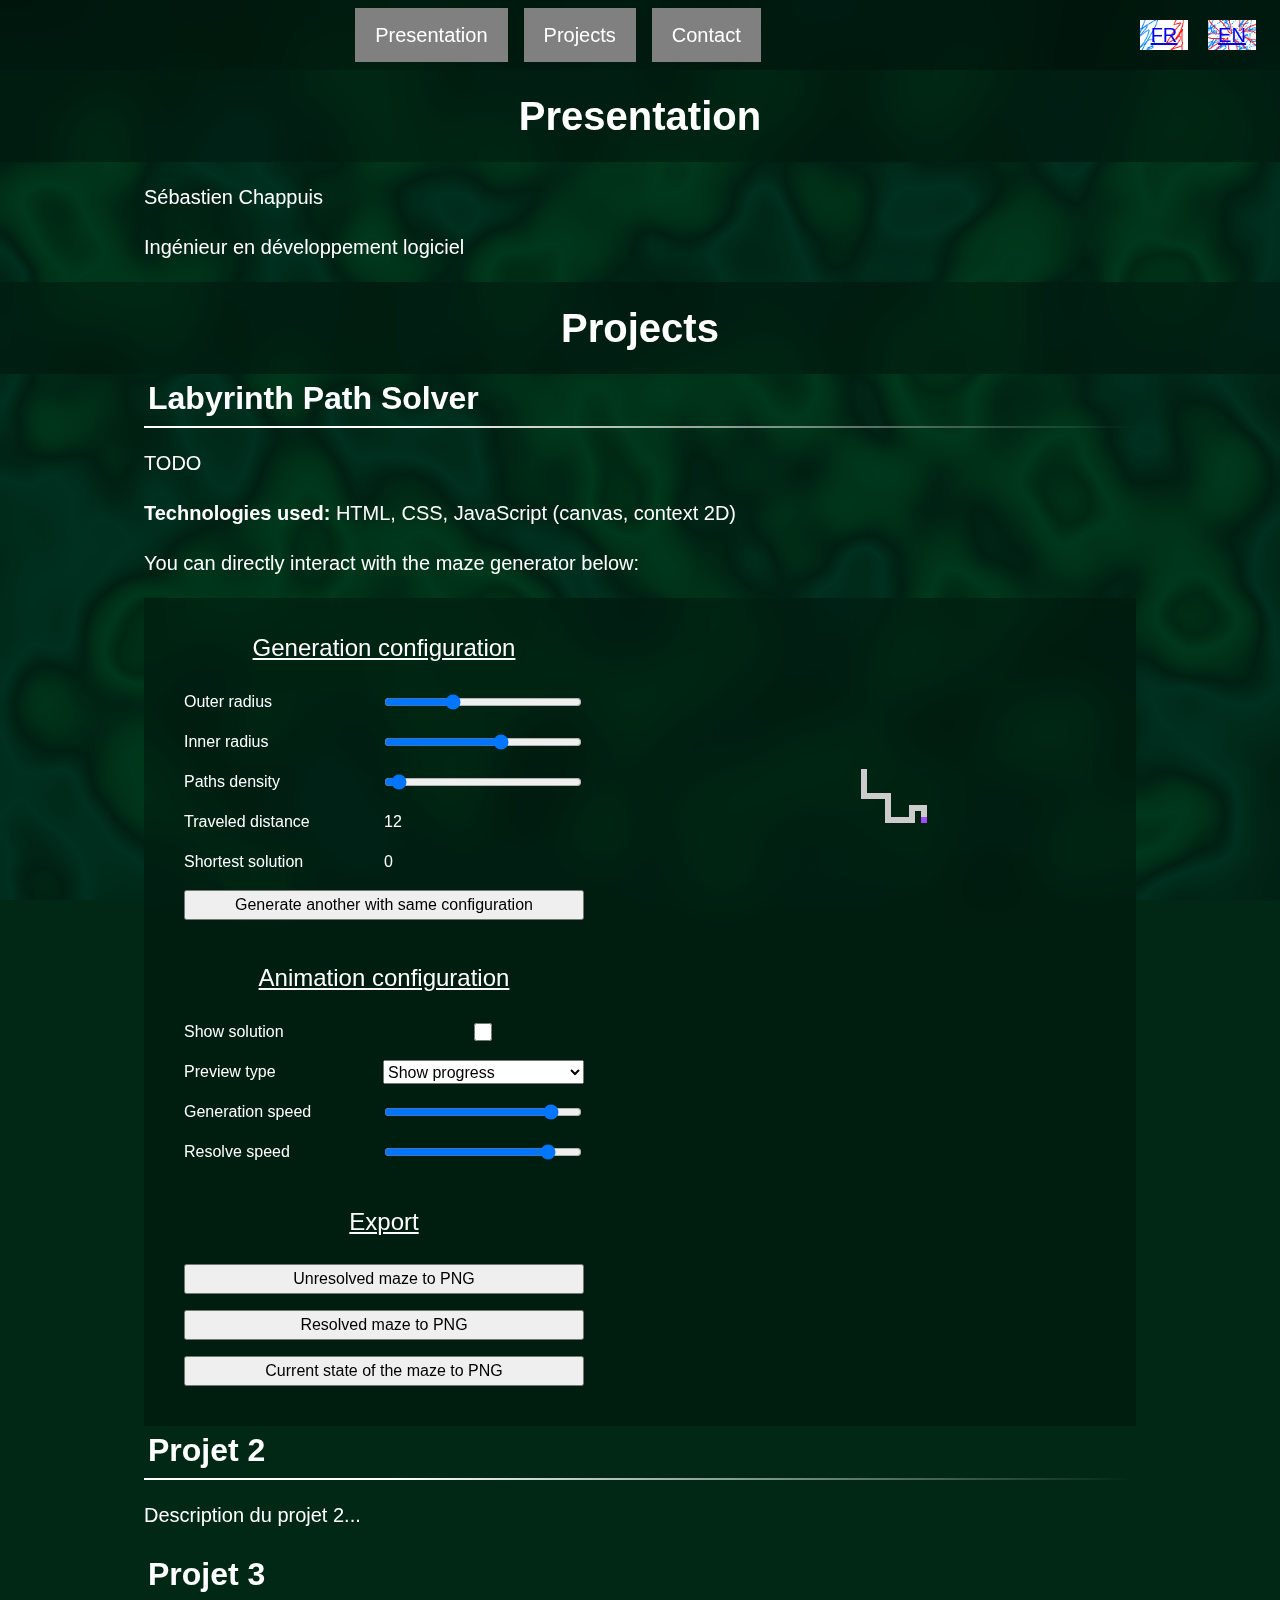
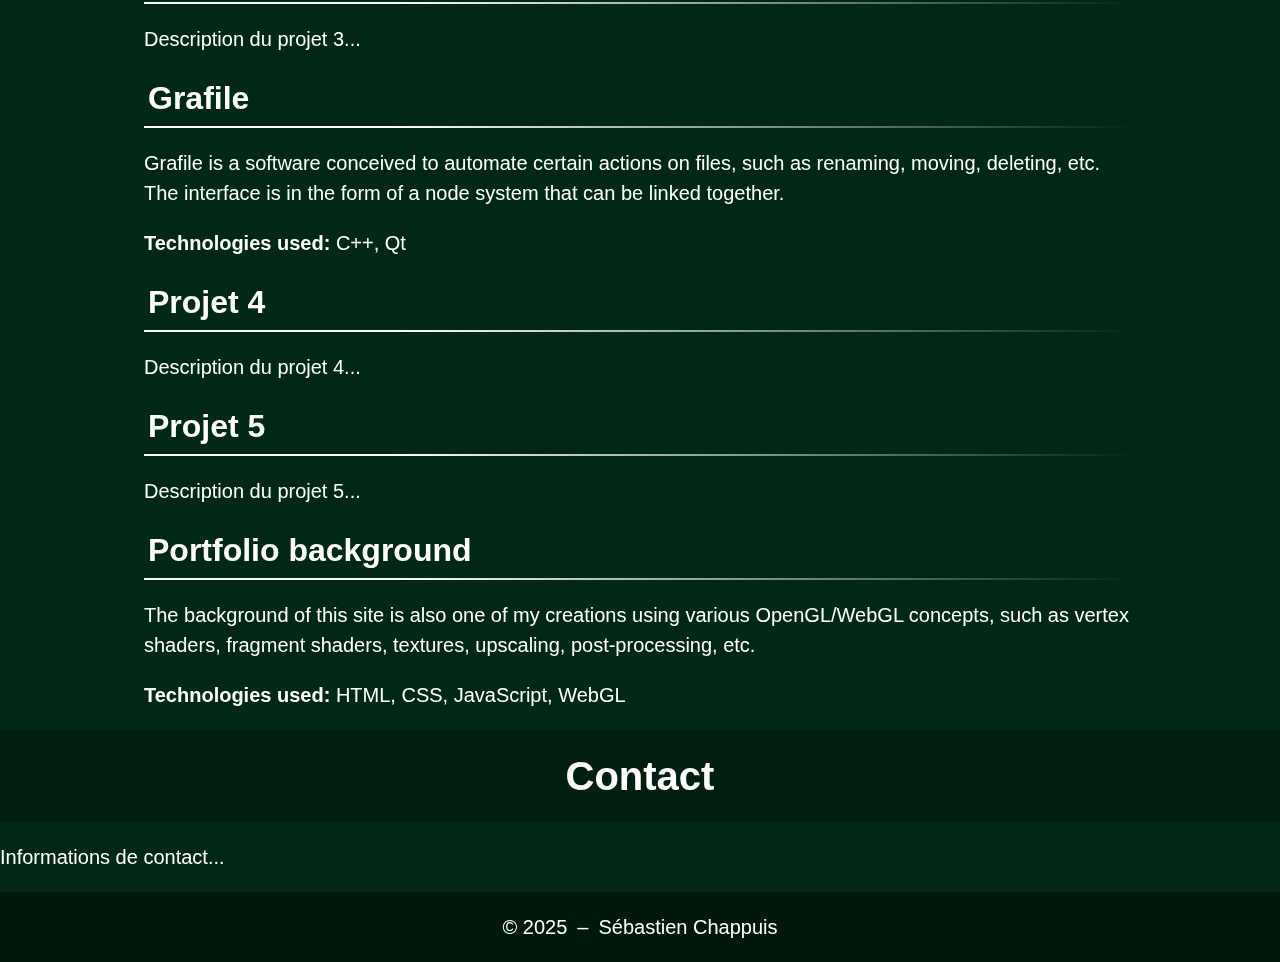
==== en/index.html @ a9c15e86 "feat: added lot of stuff" ====
<!DOCTYPE html>
<html lang="en">
<head>
    <meta charset="UTF-8">
    <meta http-equiv="X-UA-Compatible" content="IE=edge">
    <meta name="viewport" content="width=device-width, initial-scale=1.0">
    <title>Portfolio</title>
    <link rel="stylesheet" href="/style.css">
    <link rel="stylesheet" href="/lps.css">
</head>
<body>
    <header>
        <nav>
            <ul>
                <li><a href="#presentation">Presentation</a></li>
                <li><a href="#projects">Projects</a></li>
                <li><a href="#contact">Contact</a></li>
            </ul>
        </nav>
        <ul class="lang-switch">
            <li><a id="lang-fr" href="/">FR</a></li>
            <li><a id="lang-en" href="/en/">EN</a></li>
        </ul>
    </header>
    <main>
        <h1>Portfolio</h1>
        <section>
            <h2 id="presentation"><span class="limit-width">Presentation</span></h2>
            <div class="limit-width">
                <p>Sébastien Chappuis</p>
                <p>Ingénieur en développement logiciel</p>
            </div>
        </section>
        <section>
            <h2 id="projects"><span class="limit-width">Projects</span></h2>
            <article class="limit-width">
                <h3>Labyrinth Path Solver</h3>
                <p>TODO</p>
                <p><strong>Technologies used:</strong> HTML, CSS, JavaScript (canvas, context 2D)</p>
                <p>You can directly interact with the maze generator below:</p>
<!-- LPS -->
<div id="lps">
<div id="lps-ui">
    <div class="lps-input-header lps-no-top-margin">
        <label>Generation configuration</label>
    </div>
    <div class="lps-input-row">
        <label for="lps-input-radius">Outer radius</label>
        <input id="lps-input-radius" type="range" value="20" min="5" max="50">
    </div>
    <div class="lps-input-row">
        <label for="lps-input-inner-radius">Inner radius</label>
        <input id="lps-input-inner-radius" type="range" value="30" min="0" max="50">
    </div>
    <div class="lps-input-row">
        <label for="lps-input-paths-density">Paths density</label>
        <input id="lps-input-paths-density" type="range" value="2" min="0" max="50">
    </div>
    <div class="lps-input-row">
        <label>Traveled distance</label>
        <label id="lps-path-length-traveled">0</label>
    </div>
    <div class="lps-input-row">
        <label>Shortest solution</label>
        <label id="lps-shortest-resolve-distance">0</label>
    </div>
    
    <div class="lps-input-row">
        <button id="lps-button-regenerate">Generate another with same configuration</button>
    </div>
    
    <!-- Animation -->
    <div class="lps-input-header">
        <label>Animation configuration</label>
    </div>
    
    <div class="lps-input-row">
        <label for="lps-input-show-solution">Show solution</label>
        <input id="lps-input-show-solution" type="checkbox">
    </div>
    
    <div class="lps-input-row">
        <label for="lps-input-preview-type">Preview type</label>
        <select id="lps-input-preview-type">
            <option value="show-progress">Show progress</option>
            <option value="instant">Instant</option>
        </select>
    </div>
    
    <div class="lps-input-row">
        <label for="input-generation-speed">Generation speed</label>
        <!-- max = JS const ANIMATION_SPEED lenght -->
        <input id="lps-input-generation-speed" type="range" value="7" min="0" max="8">
    </div>
    <div class="lps-input-row">
        <label for="lps-input-resolve-speed">Resolve speed</label>
        <!-- max = JS const ANIMATION_SPEED lenght (removing the index 8 to exclude "instant resolve") -->
        <input id="lps-input-resolve-speed" type="range" value="6" min="0" max="7">
    </div>
    
    <!-- Export -->
    <!-- Link used for download https://stackoverflow.com/questions/10673122/how-to-save-canvas-as-an-image-with-canvas-todataurl -->
    <a id="lps-link" class="lps-hidden"></a>
    
    <div class="lps-input-header">
        <label>Export</label>
    </div>
    <div class="lps-input-row">
        <button id="lps-export-unresolved-png">Unresolved maze to PNG</button>
    </div>
    <div class="lps-input-row">
        <button id="lps-export-resolved-png">Resolved maze to PNG</button>
    </div>
    <div class="lps-input-row">
        <button id="lps-export-unfinished-png">Current state of the maze to PNG</button>
    </div>
</div>
<div id="lps-canvas-wrapper">
    <canvas id="lps-canvas"></canvas>
</div>
</div>
<!-- LPS_END -->
            </article>
            <article class="limit-width">
                <h3>Projet 2</h3>
                <p>Description du projet 2...</p>
            </article>
            <article class="limit-width">
                <h3>Projet 3</h3>
                <p>Description du projet 3...</p>
            </article>
            <article class="limit-width">
                <h3>Grafile</h3>
                <p>Grafile is a software conceived to automate certain actions on files, such as renaming, moving, deleting, etc. The interface is in the form of a node system that can be linked together.</p>
                <p><strong>Technologies used:</strong> C++, Qt</p>
            </article>
            <article class="limit-width">
                <h3>Projet 4</h3>
                <p>Description du projet 4...</p>
            </article>
            <article class="limit-width">
                <h3>Projet 5</h3>
                <p>Description du projet 5...</p>
            </article>
            <article class="limit-width">
                <h3>Portfolio background</h3>
                <p>The background of this site is also one of my creations using various OpenGL/WebGL concepts, such as vertex shaders, fragment shaders, textures, upscaling, post-processing, etc.</p>
                <p><strong>Technologies used:</strong> HTML, CSS, JavaScript, WebGL</p>
            </article>
        </section>
        <section>
            <h2 id="contact"><span class="limit-width">Contact</span></h2>
            <p>Informations de contact...</p>
        </section>
    </main>
    <footer>
        <p>&copy; 2025&ensp;&ndash;&ensp;Sébastien Chappuis</p>
    </footer>
    <script src="/background.js"></script>
    <script src="/lps.js"></script>
</body>
</html>
---- style.css ----
* {
    box-sizing: border-box;
}

html {
    height: 100%;
    scroll-behavior: smooth;
}

body {
    display: flex;
    flex-direction: column;
    align-items: center;
    min-height: 100%;
    margin: 0;
    color: white;
    background: #002814;
    font: 1.25rem/1.5 -apple-system, BlinkMacSystemFont, "Segoe UI", Roboto, Helvetica,
    Arial, sans-serif, "Apple Color Emoji", "Segoe UI Emoji", "Segoe UI Symbol";
}

header, footer {
    display: flex;
    justify-content: center;
    align-items: center;
    width: 100%;
    background: rgba(0, 0, 0, .375);
    backdrop-filter: blur(2rem);
}

nav {
    flex: 1;
}

nav ul {
    display: flex;
    justify-content: center;
    height: 100%;
}

nav li {
    display: flex;
}

nav a {
    margin: .5rem;
    padding: .75rem 1.25rem;
    color: white;
    background: gray;
    text-decoration: none;
}
nav a:hover {
    text-decoration: underline;
}

.lang-switch {
    display: flex;
    justify-content: space-between;
    min-width: 7.25rem;
    margin: 1rem 1.5rem;
}

.lang-switch li {
    display: flex;
    background: gray;
}

.lang-switch a {
    display: flex;
    justify-content: center;
    align-items: center;
    min-width: 3rem;
    background: center / contain no-repeat;
}

#lang-fr {
    background-image: url('/img/flag-fr.png');
}

#lang-en {
    background-image: url('/img/flag-en.png');
}

main {
    flex: 1;
    width: 100%;
}



.limit-width {
    display: block;
    max-width: 64rem;
    margin: 0 auto;
    padding: 0 1rem;
}




ul {
    list-style-type: none;
    padding: 0;
    margin: 0;
}

h1 {
    display: none;
}

h2 {
    margin: 0;
    padding: 1rem 0;
    background: rgba(0, 0, 0, .25);
    backdrop-filter: blur(1.5rem);
    font-size: 2.5rem;
    font-weight: 600;
    text-align: center;
}

h3 {
    margin: 0 0 0 .25rem;
    font-size: 2rem;
    font-weight: 600;
}
h3::after {
    content: "";
    display: block;
    width: calc(100% + .25rem);
    height: .125rem;
    margin: 0.25rem 0 .25rem -.25rem;
    background: linear-gradient(90deg, currentColor 25%, transparent 100%);
}

.background {
    position: fixed;
    top: 0;
    left: 0;
    z-index: -1;
    width: 100%;
    height: 100%;
    transition: opacity .5s ease-in-out;
    opacity: 0;
}

@media screen and (max-width: 720px) {
    html {
        font-size: .75rem;
    }
}
---- lps.css ----
#lps {
    display: flex;
    padding: 1rem;
    background: rgba(0,0,0,.25);
    backdrop-filter: blur(1.5rem);
    font-size: 1rem;
}

#lps-ui {
    min-width: 28rem;
    padding: 1rem;
}

.lps-input-header {
    display: flex;
    align-items: center;
    justify-content: center;
    margin: 2rem 0 1rem;
    text-decoration: underline;
    font-size: 1.5rem;
}

.lps-input-row {
    display: flex;
    padding: .5rem;
}

.lps-input-row label {
    flex: 1;
}

.lps-input-row input,
.lps-input-row button,
.lps-input-row select {
    flex: 1;
    width: 100%;
    font: inherit;
}

#lps-canvas-wrapper {
    position: relative;
    display: flex;
    justify-content: center;
    align-items: center;
    flex: 1;
}

#lps-canvas {
    position: absolute;
    image-rendering: pixelated;
}

.lps-hidden {
    display: none;
}

.lps-no-top-margin {
    margin-top: 0;
}

@media screen and (max-width: 720px) {
    #lps {
        flex-direction: column;
    }
    
    #lps-ui {
        min-width: initial;
    }
    
    #lps-canvas-wrapper {
        min-height: 24rem;
    }
    
    #lps-canvas {
        position: initial;
    }
}
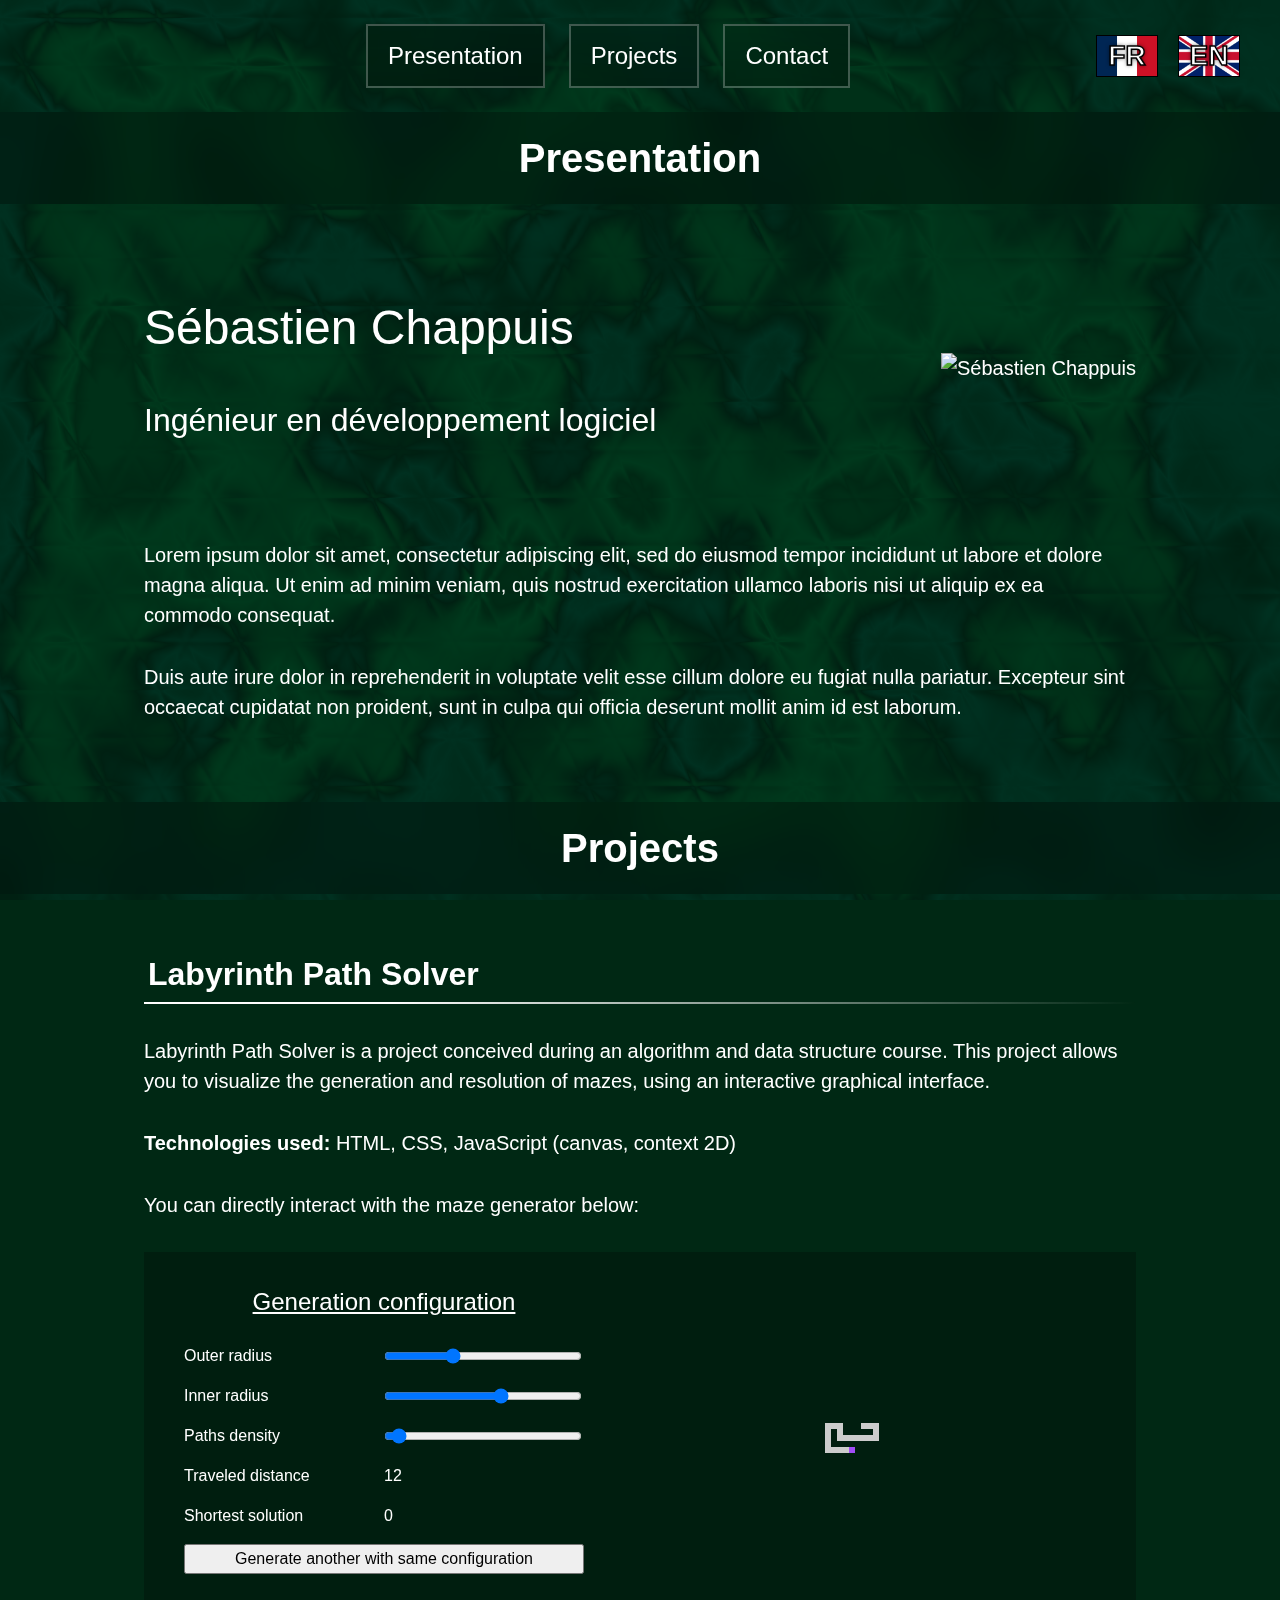
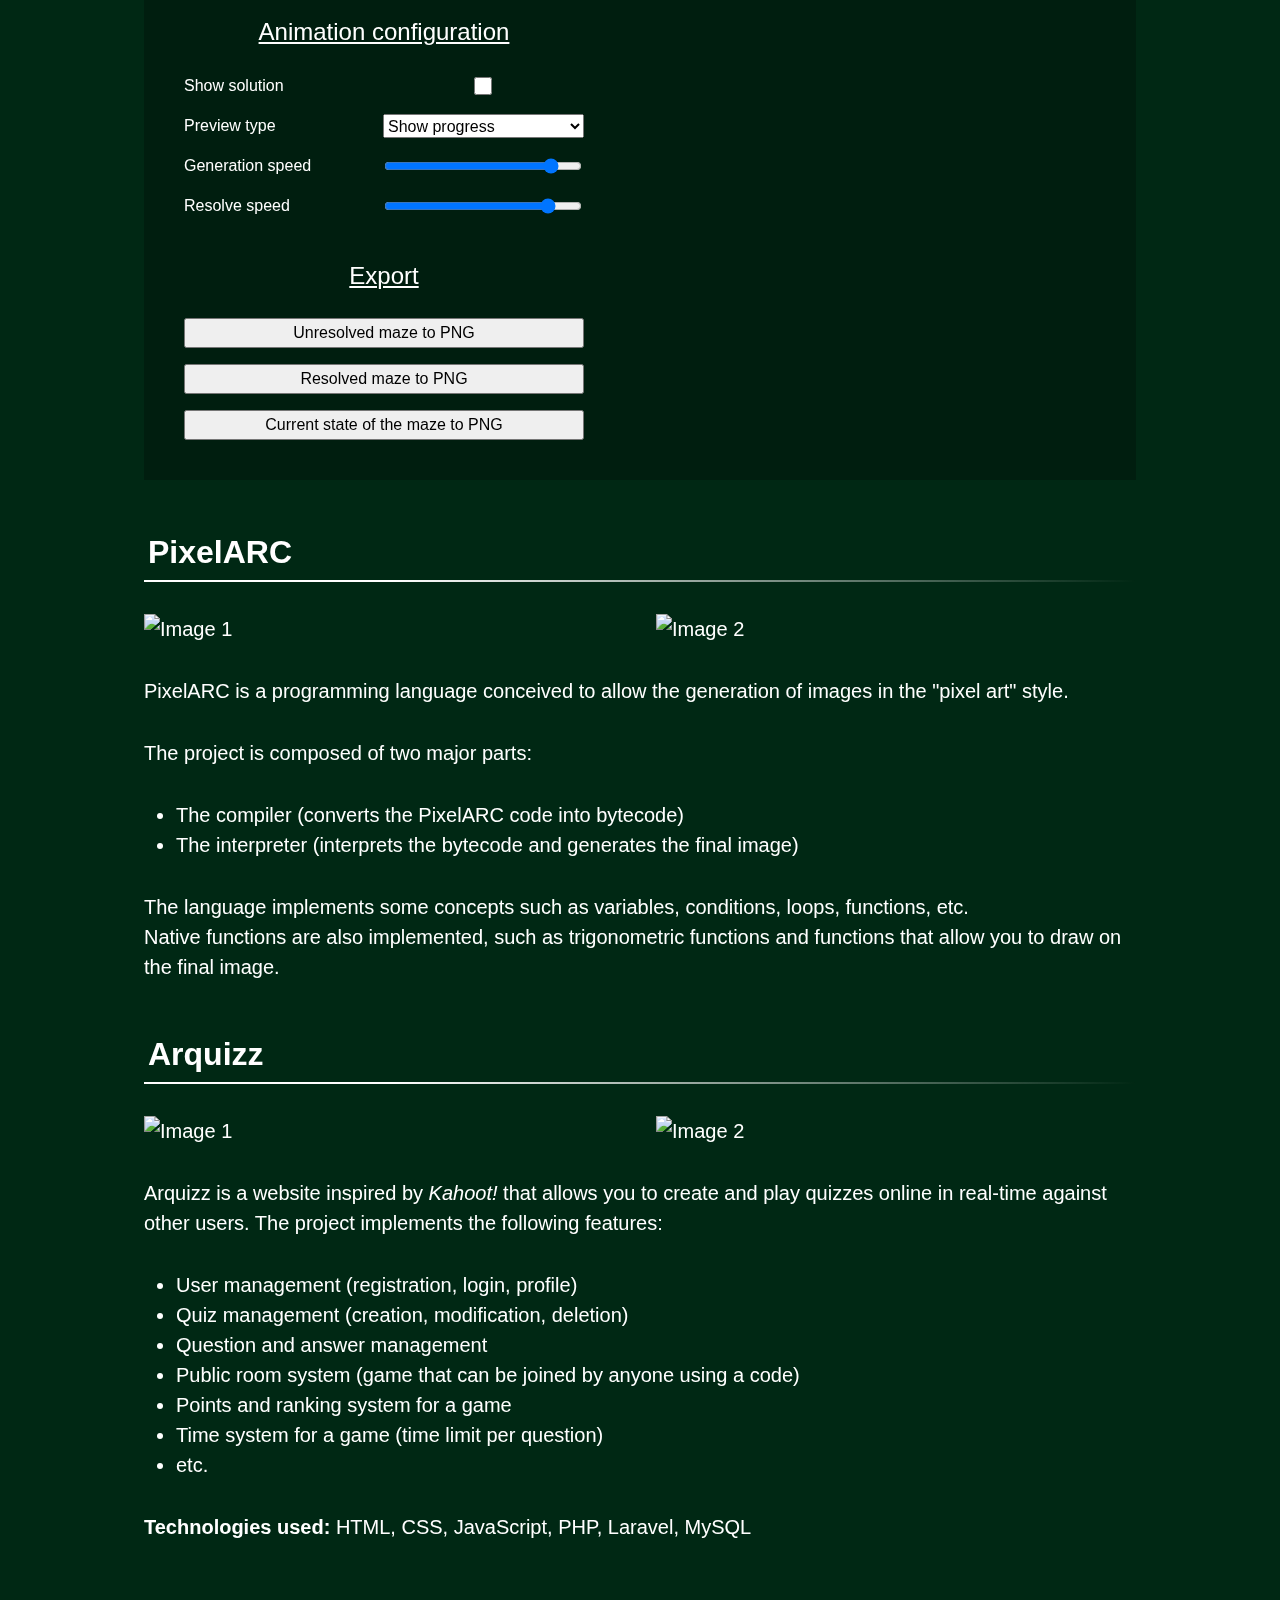
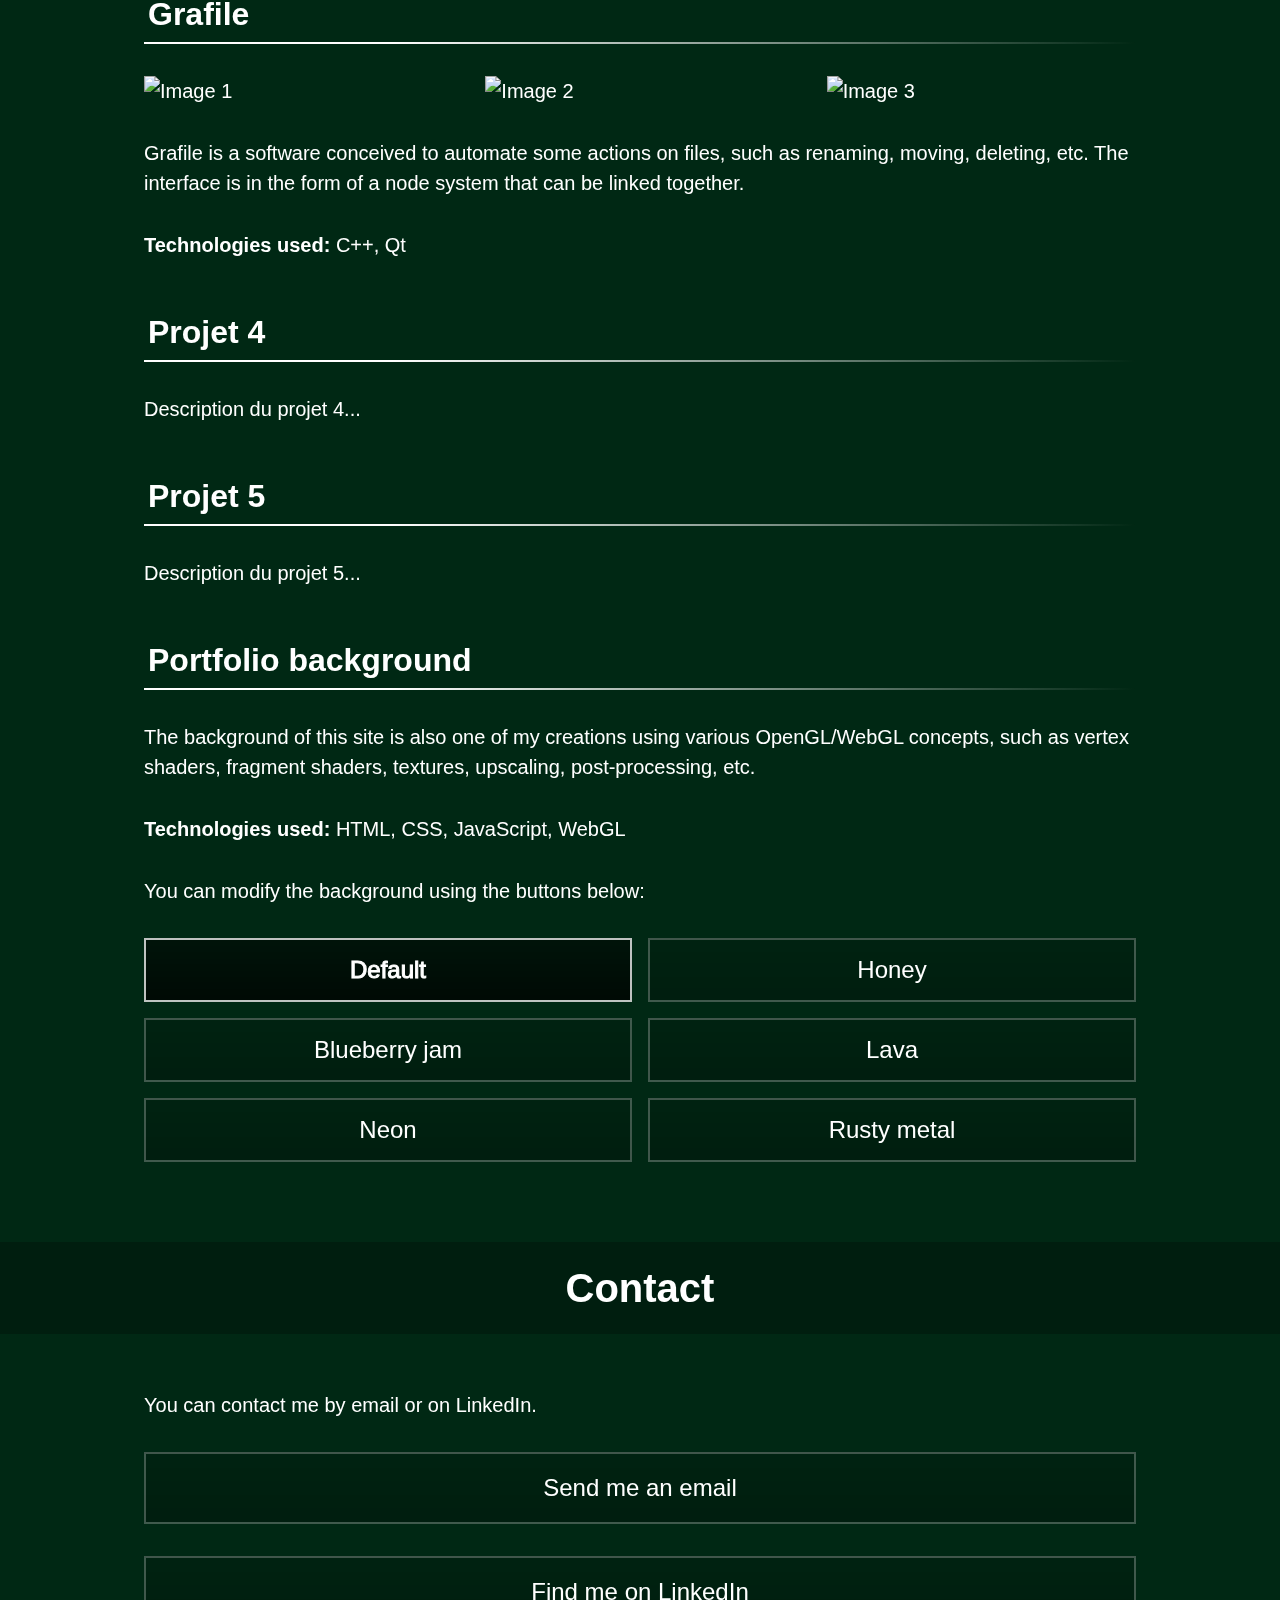
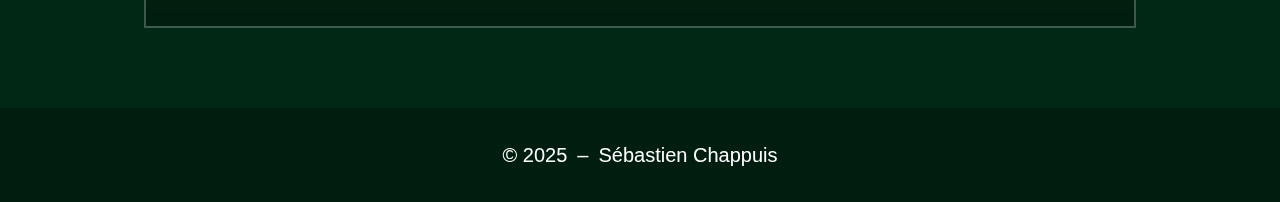
==== commit 8d602160: "feat: added most of the content" ====
--- a/en/index.html
+++ b/en/index.html
@@ -12,9 +12,9 @@
     <header>
         <nav>
             <ul>
-                <li><a href="#presentation">Presentation</a></li>
-                <li><a href="#projects">Projects</a></li>
-                <li><a href="#contact">Contact</a></li>
+                <li><a class="btn" href="#presentation">Presentation</a></li>
+                <li><a class="btn" href="#projects">Projects</a></li>
+                <li><a class="btn" href="#contact">Contact</a></li>
             </ul>
         </nav>
         <ul class="lang-switch">
@@ -25,17 +25,26 @@
     <main>
         <h1>Portfolio</h1>
         <section>
-            <h2 id="presentation"><span class="limit-width">Presentation</span></h2>
+            <h2 id="presentation" class="no-top-margin"><span class="limit-width">Presentation</span></h2>
             <div class="limit-width">
-                <p>Sébastien Chappuis</p>
-                <p>Ingénieur en développement logiciel</p>
+                <div class="presentation-wrapper">
+                    <div class="presentation-text">
+                        <p class="presentation-name">Sébastien Chappuis</p>
+                        <p class="presentation-role">Ingénieur en développement logiciel</p>
+                    </div>
+                    <div class="presentation-picture">
+                        <img src="https://placehold.co/400x400/gray/white?text=Me" alt="Sébastien Chappuis">
+                    </div>
+                </div>
+                <p>Lorem ipsum dolor sit amet, consectetur adipiscing elit, sed do eiusmod tempor incididunt ut labore et dolore magna aliqua. Ut enim ad minim veniam, quis nostrud exercitation ullamco laboris nisi ut aliquip ex ea commodo consequat.</p>
+                <p>Duis aute irure dolor in reprehenderit in voluptate velit esse cillum dolore eu fugiat nulla pariatur. Excepteur sint occaecat cupidatat non proident, sunt in culpa qui officia deserunt mollit anim id est laborum.</p>
             </div>
         </section>
         <section>
             <h2 id="projects"><span class="limit-width">Projects</span></h2>
             <article class="limit-width">
                 <h3>Labyrinth Path Solver</h3>
-                <p>TODO</p>
+                <p>Labyrinth Path Solver is a project conceived during an algorithm and data structure course. This project allows you to visualize the generation and resolution of mazes, using an interactive graphical interface.</p>
                 <p><strong>Technologies used:</strong> HTML, CSS, JavaScript (canvas, context 2D)</p>
                 <p>You can directly interact with the maze generator below:</p>
 <!-- LPS -->
@@ -122,16 +131,45 @@
 <!-- LPS_END -->
             </article>
             <article class="limit-width">
-                <h3>Projet 2</h3>
-                <p>Description du projet 2...</p>
-            </article>
-            <article class="limit-width">
-                <h3>Projet 3</h3>
-                <p>Description du projet 3...</p>
+                <h3>PixelARC</h3>
+                <div class="screenshot-row">
+                    <img src="https://placehold.co/600x400/orange/white?text=Image+1" alt="Image 1">
+                    <img src="https://placehold.co/600x400/skyblue/white?text=Image+2" alt="Image 2">
+                </div>
+                <p>PixelARC is a programming language conceived to allow the generation of images in the "pixel&nbsp;art" style.</p>
+                <p>The project is composed of two major parts:</p>
+                <ul class="list">
+                    <li>The compiler (converts the PixelARC code into bytecode)</li>
+                    <li>The interpreter (interprets the bytecode and generates the final image)</li>
+                </ul>
+                <p>The language implements some concepts such as variables, conditions, loops, functions, etc.<br>Native functions are also implemented, such as trigonometric functions and functions that allow you to draw on the final image.</p>
+            </article>
+            <article class="limit-width">
+                <h3>Arquizz</h3>
+                <div class="screenshot-row">
+                    <img src="https://placehold.co/600x400/orange/white?text=Image+1" alt="Image 1">
+                    <img src="https://placehold.co/600x400/skyblue/white?text=Image+2" alt="Image 2">
+                </div>
+                <p>Arquizz is a website inspired by <i>Kahoot!</i> that allows you to create and play quizzes online in real-time against other users. The project implements the following features:</p>
+                <ul class="list">
+                    <li>User management (registration, login, profile)</li>
+                    <li>Quiz management (creation, modification, deletion)</li>
+                    <li>Question and answer management</li>
+                    <li>Public room system (game that can be joined by anyone using a code)</li>
+                    <li>Points and ranking system for a game</li>
+                    <li>Time system for a game (time limit per question)</li>
+                    <li>etc.</li>
+                </ul>
+                <p><strong>Technologies used:</strong> HTML, CSS, JavaScript, PHP, Laravel, MySQL</p>
             </article>
             <article class="limit-width">
                 <h3>Grafile</h3>
-                <p>Grafile is a software conceived to automate certain actions on files, such as renaming, moving, deleting, etc. The interface is in the form of a node system that can be linked together.</p>
+                <div class="screenshot-row">
+                    <img src="https://placehold.co/600x400/orange/white?text=Image+1" alt="Image 1">
+                    <img src="https://placehold.co/600x400/skyblue/white?text=Image+2" alt="Image 2">
+                    <img src="https://placehold.co/600x400/lime/white?text=Image+3" alt="Image 3">
+                </div>
+                <p>Grafile is a software conceived to automate some actions on files, such as renaming, moving, deleting, etc. The interface is in the form of a node system that can be linked together.</p>
                 <p><strong>Technologies used:</strong> C++, Qt</p>
             </article>
             <article class="limit-width">
@@ -146,11 +184,27 @@
                 <h3>Portfolio background</h3>
                 <p>The background of this site is also one of my creations using various OpenGL/WebGL concepts, such as vertex shaders, fragment shaders, textures, upscaling, post-processing, etc.</p>
                 <p><strong>Technologies used:</strong> HTML, CSS, JavaScript, WebGL</p>
+                <p>You can modify the background using the buttons below:</p>
+                <input id="background-theme" type="hidden" value="0">
+                <div id="background-themes" class="btn-list">
+                    <button class="btn selected">Default</button>
+                    <button class="btn">Honey</button>
+                    <button class="btn">Blueberry jam</button>
+                    <button class="btn">Lava</button>
+                    <button class="btn">Neon</button>
+                    <button class="btn">Rusty metal</button>
+                </div>
             </article>
         </section>
         <section>
             <h2 id="contact"><span class="limit-width">Contact</span></h2>
-            <p>Informations de contact...</p>
+            <article class="limit-width">
+                <p>You can contact me by email or on LinkedIn.</p>
+                <ul class="contact-list">
+                    <li><a id="contact-email" class="btn" href="#">Send me an email</a></li>
+                    <li><a class="btn" href="https://www.linkedin.com/in/sebastien-chappuis/">Find me on LinkedIn</a></li>
+                </ul>
+            </article>
         </section>
     </main>
     <footer>
@@ -158,5 +212,6 @@
     </footer>
     <script src="/background.js"></script>
     <script src="/lps.js"></script>
+    <script src="/email.js"></script>
 </body>
 </html>
--- a/style.css
+++ b/style.css
@@ -1,10 +1,35 @@
+/* ---- Structure ---- */
+
 * {
     box-sizing: border-box;
 }
 
 html {
+    --col-fg: white;
+    --col-bg: black;
+    --col-bg12: rgba(0, 0, 0, .125);
+    --col-bg25: rgba(0, 0, 0, .25);
+    --col-bg50: rgba(0, 0, 0, .5);
+    --col-bg75: rgba(0, 0, 0, .75);
+    --col-fg12: rgba(255, 255, 255, .125);
+    --col-fg25: rgba(255, 255, 255, .25);
+    --col-fg50: rgba(255, 255, 255, .5);
+    --col-fg75: rgba(255, 255, 255, .75);
     height: 100%;
     scroll-behavior: smooth;
+}
+
+html.light {
+    --col-fg: black;
+    --col-bg: white;
+    --col-bg12: rgba(255, 255, 255, .125);
+    --col-bg25: rgba(255, 255, 255, .25);
+    --col-bg50: rgba(255, 255, 255, .5);
+    --col-bg75: rgba(255, 255, 255, .75);
+    --col-fg12: rgba(0, 0, 0, .125);
+    --col-fg25: rgba(0, 0, 0, .25);
+    --col-fg50: rgba(0, 0, 0, .5);
+    --col-fg75: rgba(0, 0, 0, .75);
 }
 
 body {
@@ -24,8 +49,12 @@
     justify-content: center;
     align-items: center;
     width: 100%;
-    background: rgba(0, 0, 0, .375);
-    backdrop-filter: blur(2rem);
+}
+
+footer {
+    margin-top: 3rem;
+    background: var(--col-bg25);
+    backdrop-filter: blur(1.5rem);
 }
 
 nav {
@@ -36,40 +65,38 @@
     display: flex;
     justify-content: center;
     height: 100%;
+    margin-left: 9rem;
 }
 
 nav li {
     display: flex;
 }
 
-nav a {
-    margin: .5rem;
+nav a.btn {
+    margin: 1.5rem .75rem;
     padding: .75rem 1.25rem;
-    color: white;
-    background: gray;
-    text-decoration: none;
-}
-nav a:hover {
-    text-decoration: underline;
 }
 
 .lang-switch {
     display: flex;
     justify-content: space-between;
-    min-width: 7.25rem;
-    margin: 1rem 1.5rem;
-}
-
-.lang-switch li {
-    display: flex;
-    background: gray;
+    width: 9rem;
+    margin: 1rem 2.5rem 1rem 1.5rem;
 }
 
 .lang-switch a {
     display: flex;
     justify-content: center;
     align-items: center;
-    min-width: 3rem;
+    width: calc(3.75rem + 2 * .0625rem);
+    height: calc(2.5rem + 2 * .0625rem);
+    font-size: 1.75rem;
+    font-weight: bold;
+    text-decoration: none;
+    color: white;
+    -webkit-text-stroke: .09375rem black;
+    text-shadow: 0 0 .25rem rgba(0, 0, 0, .75);
+    border: .0625rem solid var(--col-bg);
     background: center / contain no-repeat;
 }
 
@@ -86,17 +113,49 @@
     width: 100%;
 }
 
-
-
-.limit-width {
-    display: block;
-    max-width: 64rem;
-    margin: 0 auto;
-    padding: 0 1rem;
-}
-
-
-
+.background {
+    position: fixed;
+    top: 0;
+    left: 0;
+    z-index: -1;
+    width: 100%;
+    height: 100%;
+    transition: opacity .5s ease-in-out;
+    opacity: 0;
+}
+
+.presentation-wrapper {
+    display: flex;
+    align-items: center;
+    margin-bottom: 4rem;
+}
+
+.presentation-text {
+    flex: 1;
+}
+
+.presentation-name {
+    font-size: 3rem;
+}
+
+.presentation-role {
+    font-size: 2rem;
+}
+
+.presentation-picture {
+    display: flex;
+}
+
+.presentation-picture img {
+    max-width: 14rem;
+}
+
+
+/* ---- Overrides ---- */
+
+p {
+    margin: 2rem 0;
+}
 
 ul {
     list-style-type: none;
@@ -109,9 +168,9 @@
 }
 
 h2 {
-    margin: 0;
+    margin: 5rem 0 3.5rem;
     padding: 1rem 0;
-    background: rgba(0, 0, 0, .25);
+    background: var(--col-bg25);
     backdrop-filter: blur(1.5rem);
     font-size: 2.5rem;
     font-weight: 600;
@@ -119,7 +178,7 @@
 }
 
 h3 {
-    margin: 0 0 0 .25rem;
+    margin: 3rem 0 0 .25rem;
     font-size: 2rem;
     font-weight: 600;
 }
@@ -132,19 +191,151 @@
     background: linear-gradient(90deg, currentColor 25%, transparent 100%);
 }
 
-.background {
-    position: fixed;
-    top: 0;
-    left: 0;
-    z-index: -1;
-    width: 100%;
-    height: 100%;
-    transition: opacity .5s ease-in-out;
-    opacity: 0;
-}
-
-@media screen and (max-width: 720px) {
+
+/* ---- Utils ---- */
+
+.list {
+    list-style-type: disc;
+    margin: 2rem 0;
+    padding-left: 2rem
+}
+
+@property --btn-col-top {
+    syntax: '<color>';
+    initial-value: rgba(0, 0, 0, .125);
+    inherits: false;
+}
+@property --btn-col-bottom {
+    syntax: '<color>';
+    initial-value: rgba(0, 0, 0, .25);
+    inherits: false;
+}
+
+.btn {
+    --btn-col-top: var(--col-bg12);
+    --btn-col-bottom: var(--col-bg25);
+    width: 100%;
+    padding: 1rem;
+    font-size: 1.5rem;
+    text-align: center;
+    text-decoration: none;
+    user-select: none;
+    color: currentColor;
+    background: linear-gradient(var(--btn-col-top), var(--btn-col-bottom));
+    border: .125rem solid var(--col-fg25);
+    backdrop-filter: blur(1.5rem);
+    cursor: pointer;
+    transition: --btn-col-top .125s ease-in-out, --btn-col-bottom .125s ease-in-out, border-color .125s ease-in-out;
+}
+.btn:hover, .btn:focus {
+    --btn-col-top: var(--col-bg25);
+    --btn-col-bottom: var(--col-bg50);
+    border-color: var(--col-fg50);
+}
+.btn:active {
+    --btn-col-top: var(--col-bg50);
+    --btn-col-bottom: var(--col-bg25);
+    border-color: var(--col-fg75);
+}
+.btn.selected {
+    -webkit-text-stroke: 0.0625rem currentColor;
+    --btn-col-top: var(--col-bg50);
+    --btn-col-bottom: var(--col-bg75);
+    border-color: var(--col-fg75);
+}
+
+.btn-list {
+    display: flex;
+    flex-wrap: wrap;
+    gap: 1rem;
+}
+
+.btn-list .btn {
+    flex: 35%;
+}
+
+.limit-width {
+    max-width: 64rem;
+    margin: 0 auto;
+    padding: 0 1rem;
+}
+
+.screenshot-row {
+    display: flex;
+    justify-content: space-between;
+    gap: 2rem;
+    margin: 2rem 0;
+}
+.screenshot-row img {
+    width: 100%;
+}
+
+.contact-list {
+    display: flex;
+    flex-direction: column;
+    gap: 2rem;
+    margin: 2rem 0;
+}
+
+.contact-list li {
+    display: flex;
+}
+
+.no-top-margin {
+    margin-top: 0 !important;
+}
+
+.no-bottom-margin {
+    margin-bottom: 0 !important;
+}
+
+
+/* ---- Media queries ---- */
+
+@media screen and (max-width: 940px) {
+    nav ul {
+        justify-content: flex-start;
+        margin-left: 1rem;
+    }
+}
+
+@media screen and (max-width: 800px) {
     html {
         font-size: .75rem;
     }
-}
+    
+    header {
+        flex-direction: column;
+    }
+    
+    nav {
+        width: 100%;
+    }
+    
+    nav ul {
+        flex-direction: column;
+        margin: 0 0 1.5rem;
+    }
+    
+    nav a.btn {
+        margin: .5rem 1rem;
+    }
+    
+    .lang-switch {
+        order: -1;
+        margin: 1.5rem 0;
+    }
+    
+    .presentation-wrapper {
+        flex-direction: column;
+        text-align: center;
+    }
+    
+    .presentation-picture {
+        order: -1;
+    }
+    
+    .btn-list .btn {
+        flex: 100%;
+    }
+}
--- a/lps.css
+++ b/lps.css
@@ -58,7 +58,7 @@
     margin-top: 0;
 }
 
-@media screen and (max-width: 720px) {
+@media screen and (max-width: 800px) {
     #lps {
         flex-direction: column;
     }
